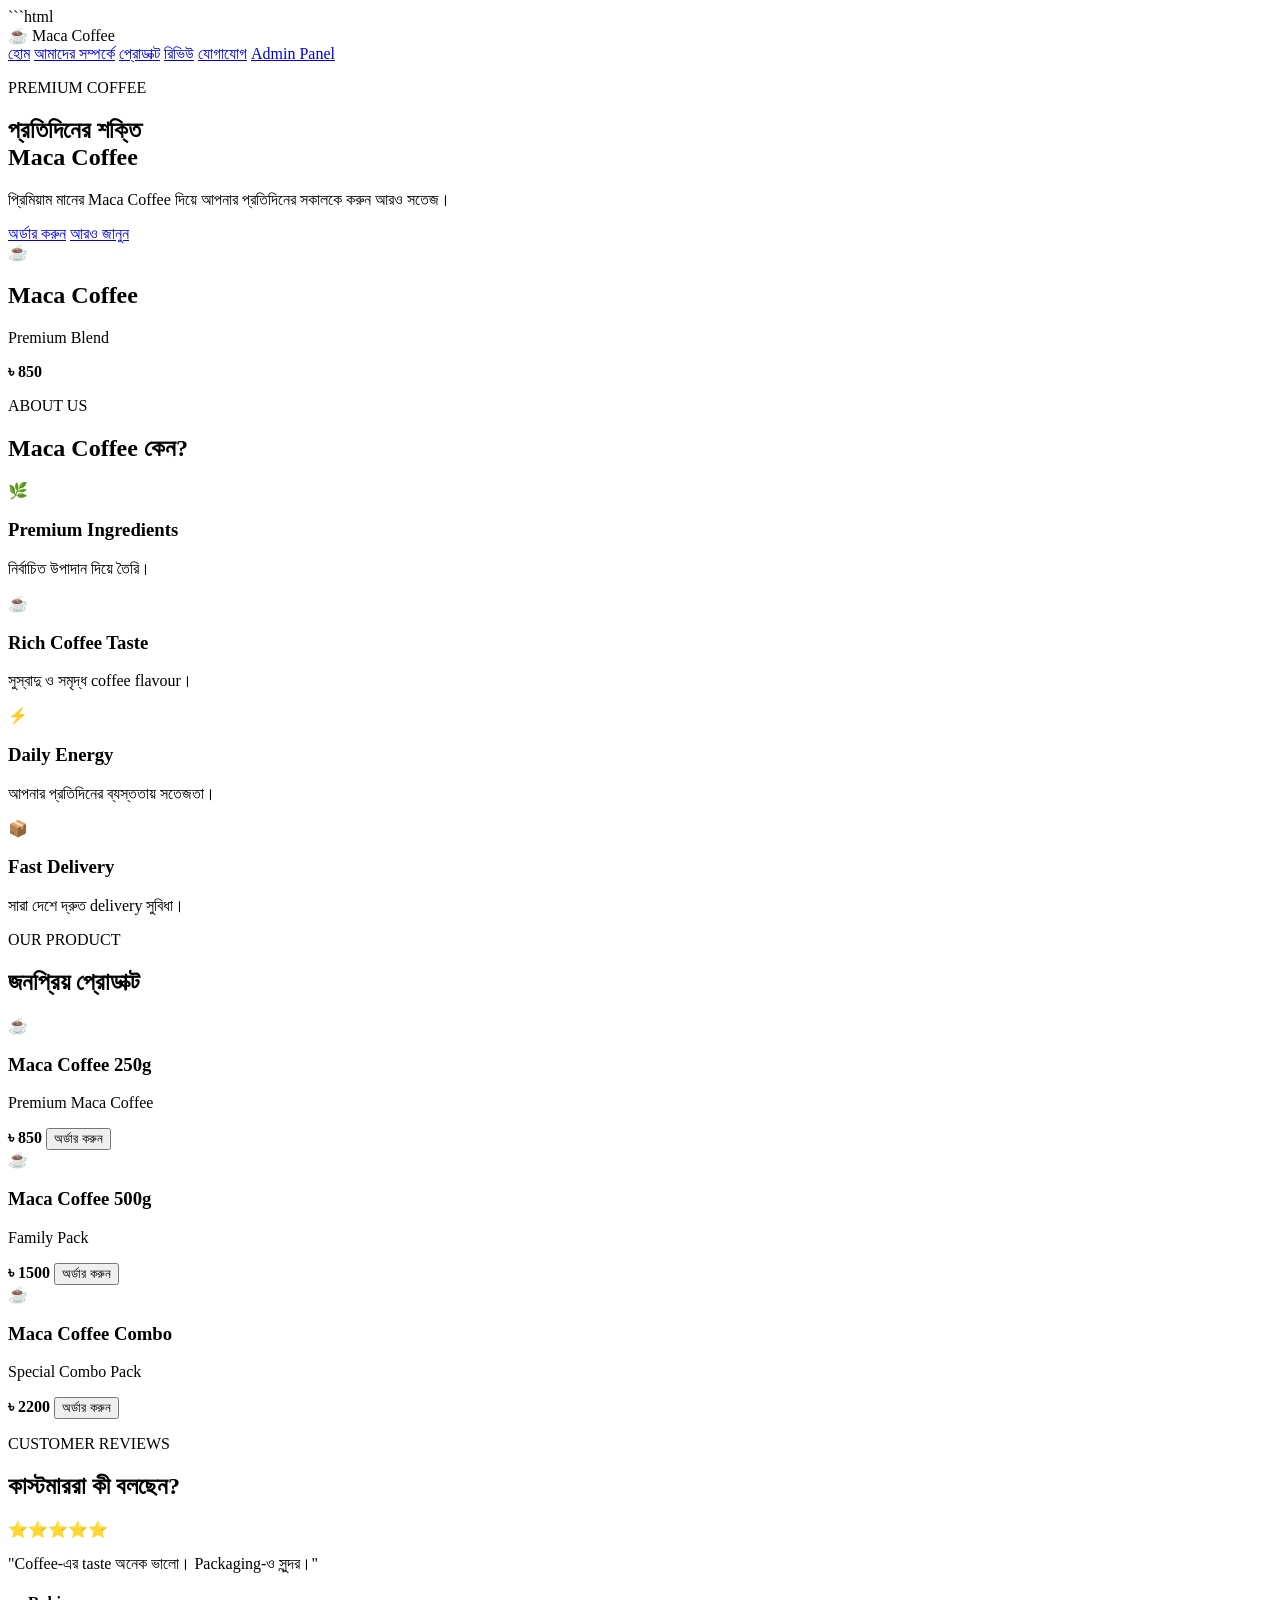
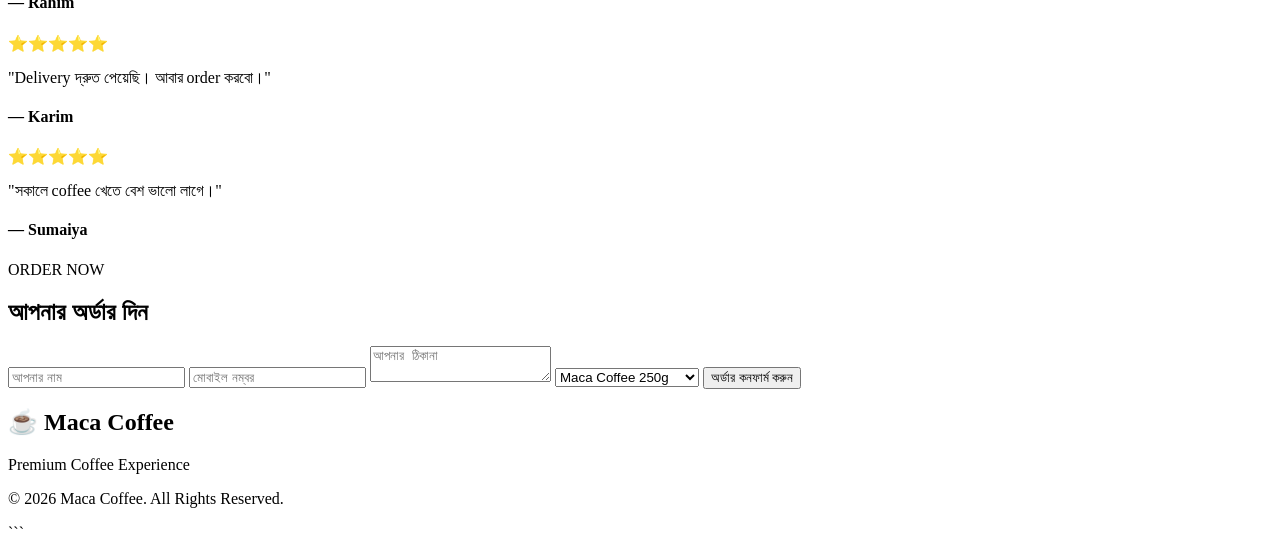
==== index.html @ c6a5a93f "Create index.html" ====
```html
<!DOCTYPE html>
<html lang="bn">
<head>
    <meta charset="UTF-8">
    <meta name="viewport" content="width=device-width, initial-scale=1.0">
    <title>Maca Coffee | Premium Coffee</title>
    <link rel="stylesheet" href="style.css">
</head>

<body>

<header class="header">
    <div class="logo">☕ <span>Maca Coffee</span></div>

    <nav>
        <a href="#home">হোম</a>
        <a href="#about">আমাদের সম্পর্কে</a>
        <a href="#product">প্রোডাক্ট</a>
        <a href="#review">রিভিউ</a>
        <a href="#contact">যোগাযোগ</a>
        <a href="admin.html" class="admin-btn">Admin Panel</a>
    </nav>
</header>

<section class="hero" id="home">
    <div class="hero-content">
        <p class="small-title">PREMIUM COFFEE</p>

        <h1>
            প্রতিদিনের শক্তি<br>
            <span>Maca Coffee</span>
        </h1>

        <p>
            প্রিমিয়াম মানের Maca Coffee দিয়ে
            আপনার প্রতিদিনের সকালকে করুন আরও সতেজ।
        </p>

        <div class="hero-buttons">
            <a href="#product" class="main-btn">অর্ডার করুন</a>
            <a href="#about" class="outline-btn">আরও জানুন</a>
        </div>
    </div>

    <div class="coffee-card">
        <div class="cup">☕</div>
        <h2>Maca Coffee</h2>
        <p>Premium Blend</p>
        <strong>৳ 850</strong>
    </div>
</section>


<section class="section" id="about">
    <div class="section-title">
        <p>ABOUT US</p>
        <h2>Maca Coffee কেন?</h2>
    </div>

    <div class="features">

        <div class="feature">
            <div>🌿</div>
            <h3>Premium Ingredients</h3>
            <p>নির্বাচিত উপাদান দিয়ে তৈরি।</p>
        </div>

        <div class="feature">
            <div>☕</div>
            <h3>Rich Coffee Taste</h3>
            <p>সুস্বাদু ও সমৃদ্ধ coffee flavour।</p>
        </div>

        <div class="feature">
            <div>⚡</div>
            <h3>Daily Energy</h3>
            <p>আপনার প্রতিদিনের ব্যস্ততায় সতেজতা।</p>
        </div>

        <div class="feature">
            <div>📦</div>
            <h3>Fast Delivery</h3>
            <p>সারা দেশে দ্রুত delivery সুবিধা।</p>
        </div>

    </div>
</section>


<section class="product-section" id="product">

    <div class="section-title">
        <p>OUR PRODUCT</p>
        <h2>জনপ্রিয় প্রোডাক্ট</h2>
    </div>

    <div class="products">

        <div class="product">
            <div class="product-img">☕</div>

            <h3>Maca Coffee 250g</h3>

            <p>
                Premium Maca Coffee
            </p>

            <strong>৳ 850</strong>

            <button onclick="orderProduct('Maca Coffee 250g')">
                অর্ডার করুন
            </button>
        </div>


        <div class="product">
            <div class="product-img">☕</div>

            <h3>Maca Coffee 500g</h3>

            <p>
                Family Pack
            </p>

            <strong>৳ 1500</strong>

            <button onclick="orderProduct('Maca Coffee 500g')">
                অর্ডার করুন
            </button>
        </div>


        <div class="product">
            <div class="product-img">☕</div>

            <h3>Maca Coffee Combo</h3>

            <p>
                Special Combo Pack
            </p>

            <strong>৳ 2200</strong>

            <button onclick="orderProduct('Maca Coffee Combo')">
                অর্ডার করুন
            </button>
        </div>

    </div>
</section>


<section class="reviews" id="review">

    <div class="section-title">
        <p>CUSTOMER REVIEWS</p>
        <h2>কাস্টমাররা কী বলছেন?</h2>
    </div>

    <div class="review-grid">

        <div class="review">
            <div>⭐⭐⭐⭐⭐</div>
            <p>
                "Coffee-এর taste অনেক ভালো। Packaging-ও সুন্দর।"
            </p>
            <h4>— Rahim</h4>
        </div>

        <div class="review">
            <div>⭐⭐⭐⭐⭐</div>
            <p>
                "Delivery দ্রুত পেয়েছি। আবার order করবো।"
            </p>
            <h4>— Karim</h4>
        </div>

        <div class="review">
            <div>⭐⭐⭐⭐⭐</div>
            <p>
                "সকালে coffee খেতে বেশ ভালো লাগে।"
            </p>
            <h4>— Sumaiya</h4>
        </div>

    </div>
</section>


<section class="order-section" id="contact">

    <div class="section-title">
        <p>ORDER NOW</p>
        <h2>আপনার অর্ডার দিন</h2>
    </div>

    <form id="orderForm">

        <input
            type="text"
            id="customerName"
            placeholder="আপনার নাম"
            required
        >

        <input
            type="tel"
            id="customerPhone"
            placeholder="মোবাইল নম্বর"
            required
        >

        <textarea
            id="customerAddress"
            placeholder="আপনার ঠিকানা"
            required
        ></textarea>

        <select id="customerProduct">
            <option>Maca Coffee 250g</option>
            <option>Maca Coffee 500g</option>
            <option>Maca Coffee Combo</option>
        </select>

        <button type="submit">
            অর্ডার কনফার্ম করুন
        </button>

    </form>

</section>


<footer>
    <h2>☕ Maca Coffee</h2>
    <p>Premium Coffee Experience</p>
    <p>© 2026 Maca Coffee. All Rights Reserved.</p>
</footer>


<script>

function orderProduct(productName) {

    document.getElementById("customerProduct").value = productName;

    document
        .getElementById("contact")
        .scrollIntoView({
            behavior: "smooth"
        });
}


document
    .getElementById("orderForm")
    .addEventListener("submit", function(event) {

        event.preventDefault();

        const order = {

            name:
                document.getElementById("customerName").value,

            phone:
                document.getElementById("customerPhone").value,

            address:
                document.getElementById("customerAddress").value,

            product:
                document.getElementById("customerProduct").value,

            date:
                new Date().toLocaleString()

        };


        let orders =
            JSON.parse(
                localStorage.getItem("macaOrders")
            ) || [];


        orders.push(order);


        localStorage.setItem(
            "macaOrders",
            JSON.stringify(orders)
        );


        alert(
            "আপনার অর্ডার সফলভাবে গ্রহণ করা হয়েছে!"
        );


        this.reset();

    });

</script>

</body>
</html>
```
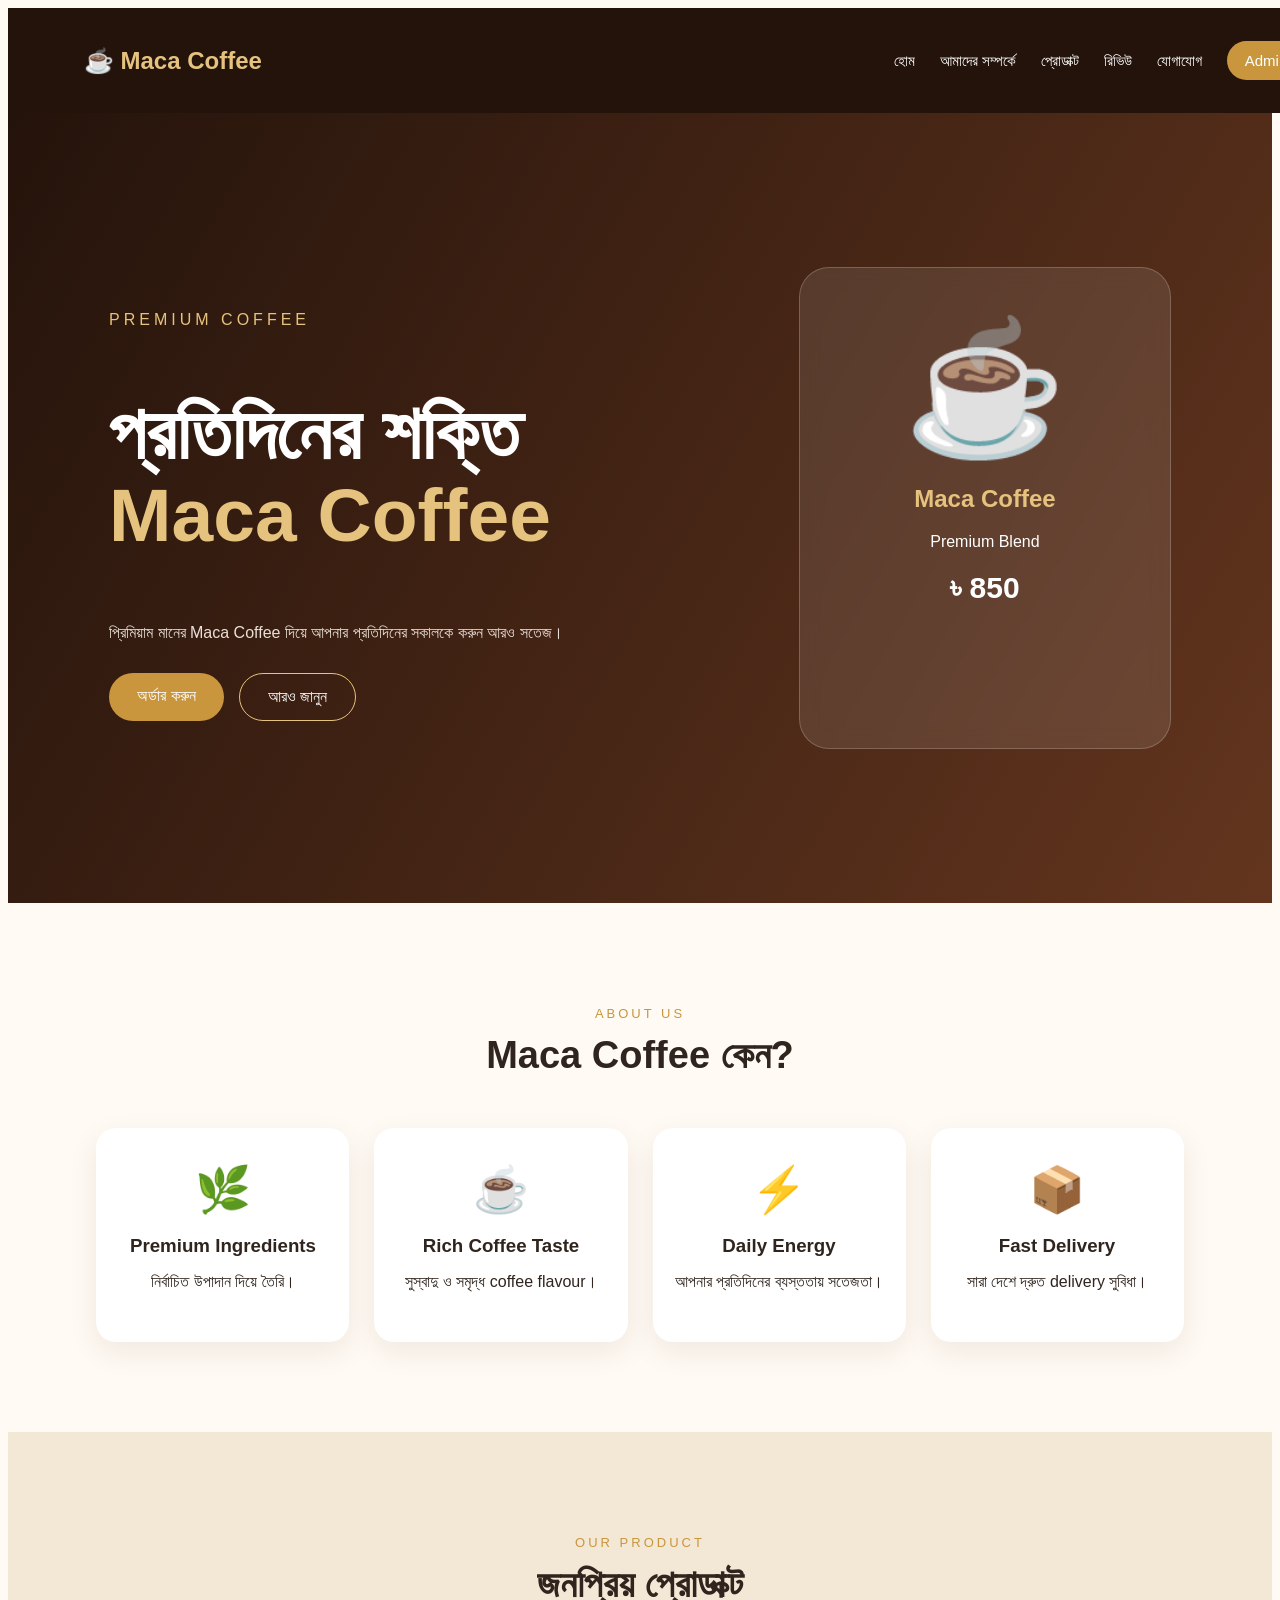
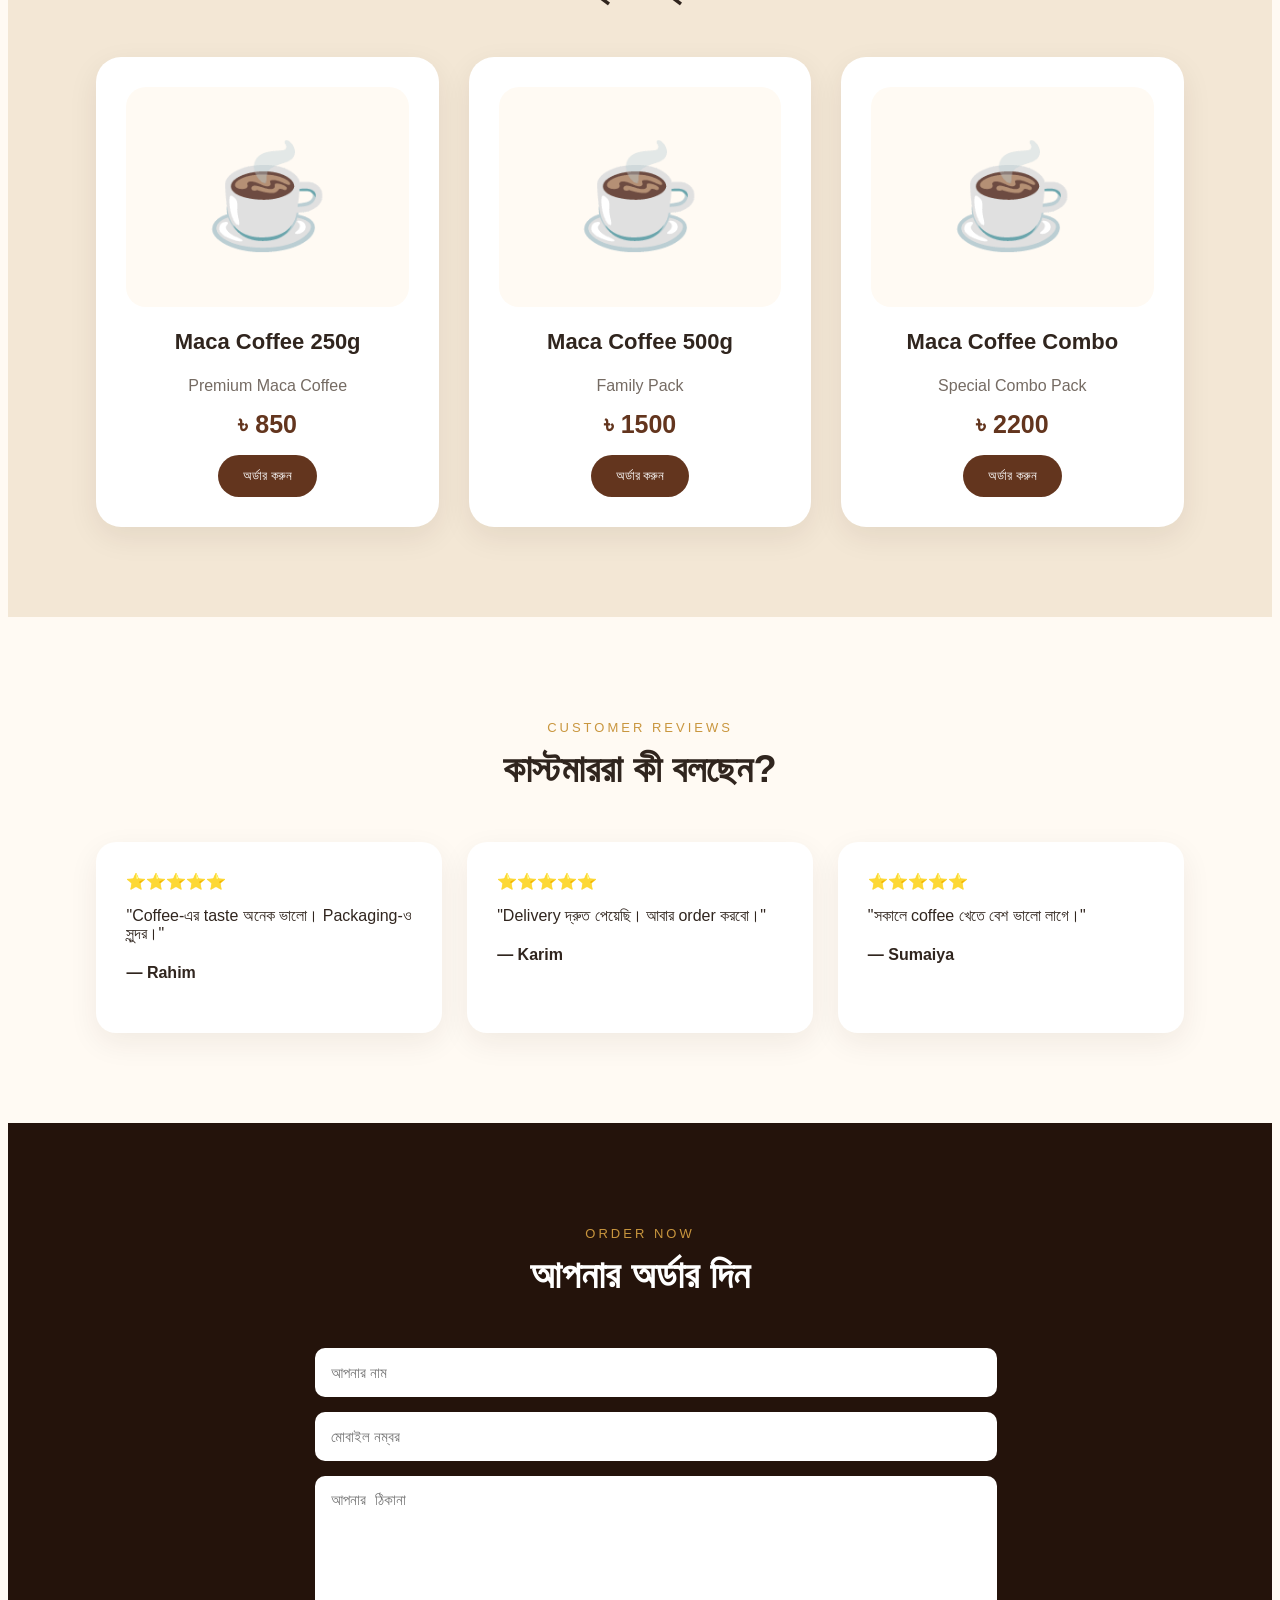
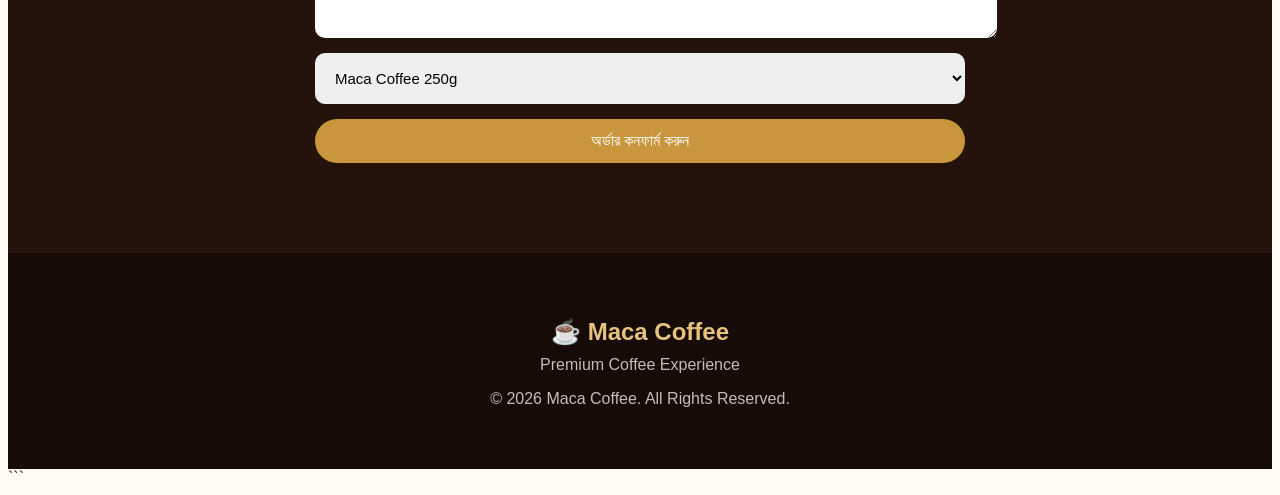
==== commit e17fa552: "Update index.html" ====
--- a/index.html
+++ b/index.html
@@ -1,4 +1,3 @@
-```html
 <!DOCTYPE html>
 <html lang="bn">
 <head>
--- a/style.css
+++ b/style.css
@@ -0,0 +1,411 @@
+```css
+* {
+    margin: 0;
+    padding: 0;
+    box-sizing: border-box;
+}
+
+html {
+    scroll-behavior: smooth;
+}
+
+body {
+    font-family: Arial, sans-serif;
+    color: #30251e;
+    background: #fffaf3;
+}
+
+.header {
+    width: 100%;
+    min-height: 75px;
+    padding: 15px 6%;
+    display: flex;
+    align-items: center;
+    justify-content: space-between;
+    background: #24130b;
+    position: sticky;
+    top: 0;
+    z-index: 100;
+}
+
+.logo {
+    color: #e5c27d;
+    font-size: 24px;
+    font-weight: bold;
+}
+
+.header nav {
+    display: flex;
+    align-items: center;
+    gap: 25px;
+}
+
+.header nav a {
+    color: white;
+    text-decoration: none;
+    font-size: 15px;
+}
+
+.admin-btn {
+    background: #c9963e;
+    padding: 11px 18px;
+    border-radius: 25px;
+}
+
+
+/* HERO */
+
+.hero {
+    min-height: 650px;
+    padding: 70px 8%;
+    display: flex;
+    align-items: center;
+    justify-content: space-between;
+    gap: 50px;
+
+    background:
+        linear-gradient(
+            120deg,
+            #24130b,
+            #63351e
+        );
+
+    color: white;
+}
+
+.hero-content {
+    max-width: 650px;
+}
+
+.small-title {
+    color: #e5c27d;
+    letter-spacing: 4px;
+    margin-bottom: 20px;
+}
+
+.hero h1 {
+    font-size: clamp(42px, 6vw, 75px);
+    line-height: 1.1;
+}
+
+.hero h1 span {
+    color: #e5c27d;
+}
+
+.hero-content > p:not(.small-title) {
+    margin: 25px 0;
+    line-height: 1.8;
+    color: #eadfd6;
+}
+
+.hero-buttons {
+    display: flex;
+    gap: 15px;
+}
+
+.main-btn,
+.outline-btn {
+    display: inline-block;
+    padding: 14px 28px;
+    border-radius: 30px;
+    text-decoration: none;
+}
+
+.main-btn {
+    background: #c9963e;
+    color: white;
+}
+
+.outline-btn {
+    border: 1px solid #e5c27d;
+    color: white;
+}
+
+.coffee-card {
+    width: 320px;
+    min-height: 390px;
+    padding: 45px 25px;
+    text-align: center;
+    border-radius: 30px;
+    background: rgba(255,255,255,.1);
+    border: 1px solid rgba(255,255,255,.2);
+    backdrop-filter: blur(10px);
+}
+
+.cup {
+    font-size: 130px;
+    margin-bottom: 20px;
+}
+
+.coffee-card h2 {
+    color: #e5c27d;
+}
+
+.coffee-card p {
+    margin: 10px 0 20px;
+}
+
+.coffee-card strong {
+    font-size: 30px;
+}
+
+
+/* SECTIONS */
+
+.section,
+.product-section,
+.reviews,
+.order-section {
+    padding: 90px 7%;
+}
+
+.section-title {
+    text-align: center;
+    margin-bottom: 50px;
+}
+
+.section-title p {
+    color: #c9963e;
+    letter-spacing: 3px;
+    font-size: 13px;
+}
+
+.section-title h2 {
+    margin-top: 10px;
+    font-size: 38px;
+}
+
+
+/* FEATURES */
+
+.features {
+    display: grid;
+    grid-template-columns: repeat(4, 1fr);
+    gap: 25px;
+}
+
+.feature {
+    padding: 35px 20px;
+    text-align: center;
+    background: white;
+    border-radius: 20px;
+    box-shadow: 0 10px 30px rgba(50,30,10,.08);
+}
+
+.feature div {
+    font-size: 45px;
+    margin-bottom: 15px;
+}
+
+.feature h3 {
+    margin-bottom: 10px;
+}
+
+
+/* PRODUCTS */
+
+.product-section {
+    background: #f3e7d5;
+}
+
+.products {
+    display: grid;
+    grid-template-columns: repeat(3, 1fr);
+    gap: 30px;
+}
+
+.product {
+    background: white;
+    padding: 30px;
+    text-align: center;
+    border-radius: 25px;
+    box-shadow: 0 10px 30px rgba(50,30,10,.08);
+}
+
+.product-img {
+    height: 220px;
+    display: grid;
+    place-items: center;
+    font-size: 100px;
+    background: #fffaf3;
+    border-radius: 20px;
+    margin-bottom: 20px;
+}
+
+.product h3 {
+    font-size: 22px;
+}
+
+.product p {
+    margin: 10px 0;
+    color: #756b63;
+}
+
+.product strong {
+    display: block;
+    font-size: 25px;
+    color: #63351e;
+    margin: 15px;
+}
+
+.product button,
+.order-section button {
+    border: 0;
+    background: #63351e;
+    color: white;
+    padding: 13px 25px;
+    border-radius: 25px;
+    cursor: pointer;
+}
+
+
+/* REVIEWS */
+
+.review-grid {
+    display: grid;
+    grid-template-columns: repeat(3, 1fr);
+    gap: 25px;
+}
+
+.review {
+    padding: 30px;
+    background: white;
+    border-radius: 20px;
+    box-shadow: 0 10px 30px rgba(50,30,10,.07);
+}
+
+.review > div {
+    color: #c9963e;
+    margin-bottom: 15px;
+}
+
+
+/* ORDER */
+
+.order-section {
+    background: #24130b;
+    color: white;
+}
+
+.order-section form {
+    max-width: 650px;
+    margin: auto;
+    display: grid;
+    gap: 15px;
+}
+
+.order-section input,
+.order-section textarea,
+.order-section select {
+    width: 100%;
+    padding: 16px;
+    border: 0;
+    outline: none;
+    border-radius: 10px;
+    font-size: 15px;
+}
+
+.order-section textarea {
+    min-height: 130px;
+}
+
+.order-section button {
+    background: #c9963e;
+    font-size: 16px;
+}
+
+
+/* FOOTER */
+
+footer {
+    text-align: center;
+    padding: 45px 20px;
+    background: #160b06;
+    color: white;
+}
+
+footer h2 {
+    color: #e5c27d;
+    margin-bottom: 10px;
+}
+
+footer p {
+    margin-top: 8px;
+    color: #c8bbb1;
+}
+
+
+/* MOBILE */
+
+@media (max-width: 900px) {
+
+    .header {
+        flex-direction: column;
+        gap: 15px;
+    }
+
+    .header nav {
+        flex-wrap: wrap;
+        justify-content: center;
+        gap: 12px;
+    }
+
+    .hero {
+        flex-direction: column;
+        text-align: center;
+    }
+
+    .hero-buttons {
+        justify-content: center;
+    }
+
+    .features {
+        grid-template-columns: repeat(2, 1fr);
+    }
+
+    .products {
+        grid-template-columns: 1fr;
+    }
+
+    .review-grid {
+        grid-template-columns: 1fr;
+    }
+
+}
+
+
+@media (max-width: 600px) {
+
+    .header {
+        padding: 15px;
+    }
+
+    .header nav a {
+        font-size: 13px;
+    }
+
+    .hero {
+        padding: 55px 20px;
+    }
+
+    .coffee-card {
+        width: 100%;
+    }
+
+    .features {
+        grid-template-columns: 1fr;
+    }
+
+    .section,
+    .product-section,
+    .reviews,
+    .order-section {
+        padding: 60px 20px;
+    }
+
+    .section-title h2 {
+        font-size: 30px;
+    }
+
+}
+```
